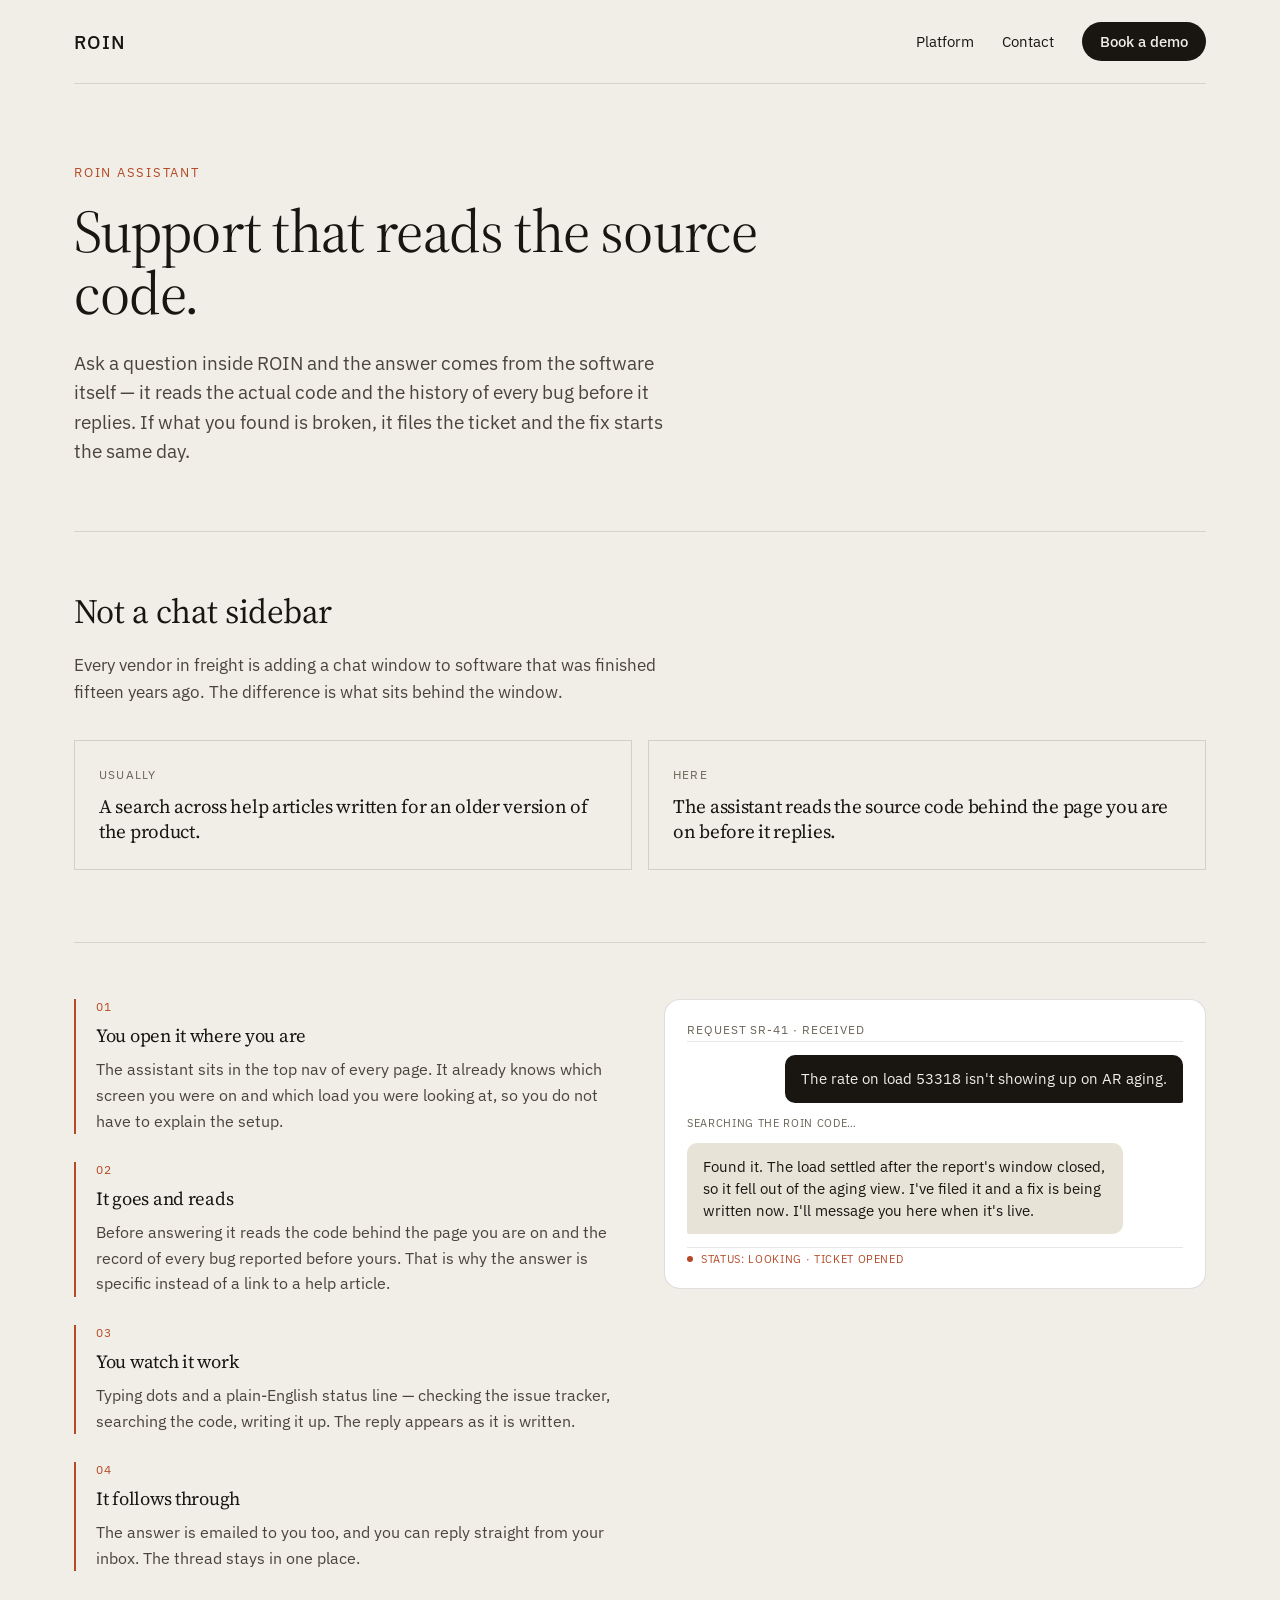
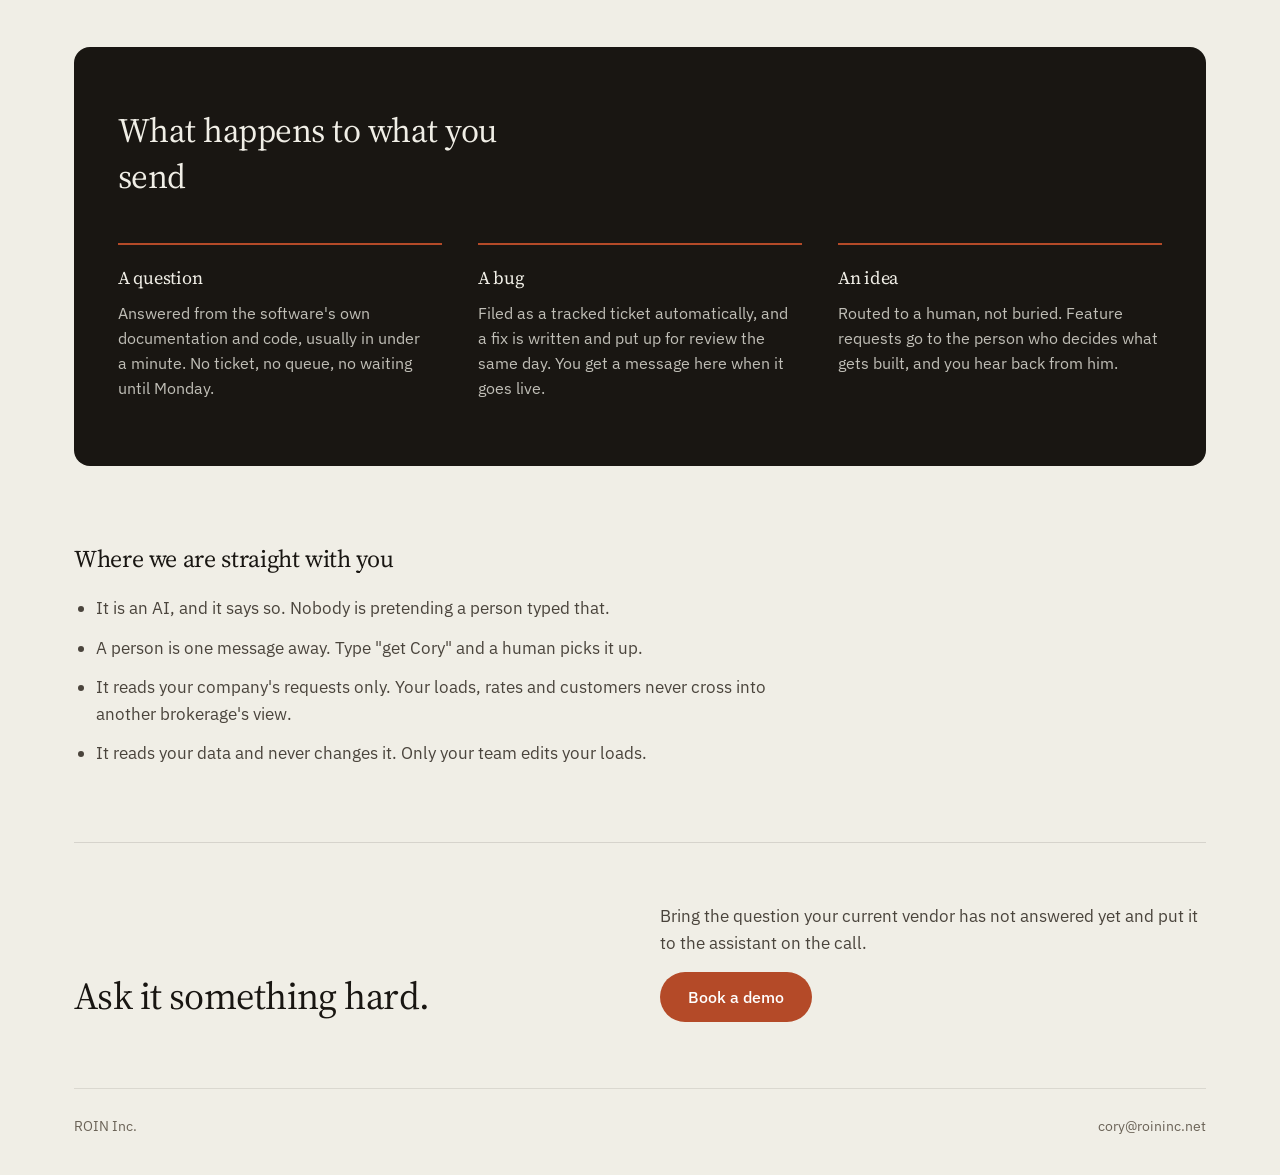
==== docs/assistant.html @ cf0570a1 "Extend the home page's black band to the bottom of the window, keeping the graphic and headline wher" ====
<!DOCTYPE html>
<html lang="en">
<head>
<meta charset="utf-8">
<meta name="viewport" content="width=device-width, initial-scale=1">
<title>Assistant — ROIN</title>
<meta name="description" content="Support that reads the source code. Ask a question inside ROIN and the answer comes from the software itself.">
<link rel="preconnect" href="https://fonts.googleapis.com">
<link rel="preconnect" href="https://fonts.gstatic.com" crossorigin>
<link href="https://fonts.googleapis.com/css2?family=Source+Serif+4:opsz,wght@8..60,300;8..60,400&family=IBM+Plex+Sans:wght@400;500&display=swap" rel="stylesheet">
<link rel="stylesheet" href="styles.css?v=20261006-9">
</head>
<body>
<div class="wrap-wide">

  <header class="site-header ruled">
    <a href="./" class="logo">ROIN</a>
    <nav class="site-nav">
      <a href="platform.html">Platform</a>
      <a href="./#contact">Contact</a>
      <a href="./#contact" class="nav-cta">Book a demo</a>
    </nav>
  </header>

  <main>
    <section class="page-hero narrow">
      <div class="kicker">Roin Assistant</div>
      <h1 style="line-height:1.04">Support that reads the source code.</h1>
      <p style="max-width:56ch">Ask a question inside ROIN and the answer comes from the software itself — it reads the actual code and the history of every bug before it replies. If what you found is broken, it files the ticket and the fix starts the same day.</p>
    </section>

    <section class="block" style="padding-bottom:72px">
      <h2 class="h2-sm" style="max-width:24ch">Not a chat sidebar</h2>
      <p class="lead" style="max-width:60ch">Every vendor in freight is adding a chat window to software that was finished fifteen years ago. The difference is what sits behind the window.</p>
      <div class="contrast-grid">
        <div class="contrast">
          <span>Usually</span>
          <h3>A search across help articles written for an older version of the product.</h3>
        </div>
        <div class="contrast">
          <span>Here</span>
          <h3>The assistant reads the source code behind the page you are on before it replies.</h3>
        </div>
      </div>
    </section>

    <section class="block">
      <div class="two-col">
        <div class="beats">
          <div class="beat">
            <span>01</span>
            <h3>You open it where you are</h3>
            <p>The assistant sits in the top nav of every page. It already knows which screen you were on and which load you were looking at, so you do not have to explain the setup.</p>
          </div>
          <div class="beat">
            <span>02</span>
            <h3>It goes and reads</h3>
            <p>Before answering it reads the code behind the page you are on and the record of every bug reported before yours. That is why the answer is specific instead of a link to a help article.</p>
          </div>
          <div class="beat">
            <span>03</span>
            <h3>You watch it work</h3>
            <p>Typing dots and a plain-English status line — checking the issue tracker, searching the code, writing it up. The reply appears as it is written.</p>
          </div>
          <div class="beat">
            <span>04</span>
            <h3>It follows through</h3>
            <p>The answer is emailed to you too, and you can reply straight from your inbox. The thread stays in one place.</p>
          </div>
        </div>
        <div class="ticket" aria-label="Example assistant conversation">
          <div class="ticket-meta">Request SR-41 · Received</div>
          <div class="ticket-q">The rate on load 53318 isn't showing up on AR aging.</div>
          <div class="ticket-note">Searching the ROIN code…</div>
          <div class="ticket-a">Found it. The load settled after the report's window closed, so it fell out of the aging view. I've filed it and a fix is being written now. I'll message you here when it's live.</div>
          <div class="ticket-status"><i></i>Status: looking · ticket opened</div>
        </div>
      </div>
    </section>

    <section class="dark-band spaced">
      <h2 class="h2-sm" style="max-width:26ch">What happens to what you send</h2>
      <div class="dark-cols">
        <div class="dark-col">
          <h3>A question</h3>
          <p>Answered from the software's own documentation and code, usually in under a minute. No ticket, no queue, no waiting until Monday.</p>
        </div>
        <div class="dark-col">
          <h3>A bug</h3>
          <p>Filed as a tracked ticket automatically, and a fix is written and put up for review the same day. You get a message here when it goes live.</p>
        </div>
        <div class="dark-col">
          <h3>An idea</h3>
          <p>Routed to a human, not buried. Feature requests go to the person who decides what gets built, and you hear back from him.</p>
        </div>
      </div>
    </section>

    <section class="straight">
      <h2>Where we are straight with you</h2>
      <ul>
        <li>It is an AI, and it says so. Nobody is pretending a person typed that.</li>
        <li>A person is one message away. Type "get Cory" and a human picks it up.</li>
        <li>It reads your company's requests only. Your loads, rates and customers never cross into another brokerage's view.</li>
        <li>It reads your data and never changes it. Only your team edits your loads.</li>
      </ul>
    </section>

    <section class="closer">
      <h2>Ask it something hard.</h2>
      <div class="closer-body">
        <p>Bring the question your current vendor has not answered yet and put it to the assistant on the call.</p>
        <a href="./#contact" class="btn btn-accent">Book a demo</a>
      </div>
    </section>
  </main>

  <footer class="site-footer tight">
    <span>ROIN Inc.</span>
    <a href="mailto:cory@roininc.net" class="footer-email">cory@roininc.net</a>
  </footer>

</div>
</body>
</html>
---- docs/styles.css ----
/* ROIN marketing site — warm paper, serif display, terracotta accent. */

:root {
  --paper: #F0EEE6;
  --ink: #191612;
  --body: #4A443C;
  --muted: #6B6357;
  --accent: #B44A28;
  --accent-soft: #E08A62;
  --card: #FFFFFF;
  --serif: "Source Serif 4", Georgia, serif;
  --sans: "IBM Plex Sans", system-ui, sans-serif;
}

*, *::before, *::after { box-sizing: border-box; }

body {
  margin: 0;
  background: var(--paper);
  color: var(--ink);
  font-family: var(--sans);
  -webkit-font-smoothing: antialiased;
  overflow-x: clip;
}

a { color: var(--ink); text-decoration: none; }
a:hover { color: var(--accent); }

h1, h2, h3 {
  font-family: var(--serif);
  font-weight: 400;
  margin: 0;
  letter-spacing: -0.015em;
}

p { margin: 0; text-wrap: pretty; }

@keyframes roinBlink {
  0%, 60% { opacity: 1; }
  80%, 100% { opacity: 0.25; }
}

.wrap {
  width: 100%;
  max-width: 1120px;
  margin: 0 auto;
  padding: 0 28px;
}

/* Buttons */

.btn {
  display: inline-block;
  padding: 15px 28px;
  border-radius: 999px;
  font-size: 16px;
}
.btn-accent { background: var(--accent); color: #FFFFFF; }
.btn-accent:hover { background: var(--ink); color: #FFFFFF; }
.btn-outline { border: 1px solid rgba(25, 22, 18, 0.2); }
.btn-outline:hover { border-color: var(--ink); color: var(--ink); }

/* Header */

.site-header {
  display: flex;
  align-items: center;
  justify-content: space-between;
  gap: 24px;
  padding: 26px 0;
}
.logo {
  font-family: var(--sans);
  font-weight: 500;
  font-size: 19px;
  letter-spacing: 0.06em;
}
.site-nav {
  display: flex;
  align-items: center;
  gap: 28px;
  font-size: 14.5px;
  flex-wrap: wrap;
}
.nav-cta {
  background: var(--ink);
  color: var(--paper);
  padding: 10px 18px;
  border-radius: 999px;
  font-weight: 500;
}
.nav-cta:hover { background: var(--accent); color: var(--paper); }

/* Hero */

.hero { padding: 88px 0 64px; max-width: 940px; }
.eyebrow {
  font-size: 14px;
  letter-spacing: 0.02em;
  color: var(--accent);
  margin-bottom: 26px;
}
.hero h1 {
  font-size: clamp(42px, 6vw, 76px);
  line-height: 1.06;
  font-weight: 300;
}
.hero-lede {
  margin-top: 28px;
  font-size: 20px;
  line-height: 1.6;
  max-width: 60ch;
  color: var(--body);
}
.hero-actions {
  display: flex;
  gap: 12px;
  flex-wrap: wrap;
  margin-top: 38px;
}

/* Load board panel */

.board-section { padding-bottom: 96px; }
.board {
  background: var(--card);
  border-radius: 18px;
  overflow: hidden;
  border: 1px solid rgba(25, 22, 18, 0.07);
}
.board-head {
  display: flex;
  align-items: center;
  justify-content: space-between;
  gap: 16px;
  padding: 18px 26px;
  border-bottom: 1px solid rgba(25, 22, 18, 0.07);
}
.board-title { font-size: 14px; font-weight: 500; }
.board-note { font-size: 13px; color: var(--muted); }
.board-row {
  display: grid;
  grid-template-columns: 84px minmax(0, 1fr) 120px 110px;
  gap: 18px;
  align-items: center;
  padding: 17px 26px;
  border-bottom: 1px solid rgba(25, 22, 18, 0.05);
}
.board-id { font-size: 14px; color: var(--muted); }
.board-lane { font-size: 15px; }
.board-carrier { font-size: 14px; color: var(--body); }
.board-status { font-size: 13.5px; color: var(--accent); text-align: right; }

/* Shared section headings */

.section-title {
  font-size: clamp(28px, 3.6vw, 42px);
  line-height: 1.12;
}

/* Set up around your shop */

.yours {
  padding-top: 64px;
  padding-bottom: 96px;
  border-top: 1px solid rgba(25, 22, 18, 0.12);
}
.two-col {
  display: grid;
  grid-template-columns: repeat(auto-fit, minmax(300px, 1fr));
  gap: 48px;
  align-items: start;
}
.yours .section-title { max-width: 18ch; }
.yours-intro {
  margin-top: 20px;
  font-size: 17.5px;
  line-height: 1.65;
  color: var(--body);
}
.config-list { display: grid; gap: 24px; }
.config-item {
  display: flex;
  flex-direction: column;
  gap: 8px;
  padding-top: 20px;
  border-top: 1px solid rgba(25, 22, 18, 0.14);
}
.config-item h3 { font-size: 19px; }
.config-item p { font-size: 15.5px; line-height: 1.6; color: var(--body); }

/* Assistant band */

.assistant {
  background: var(--ink);
  color: var(--paper);
  border-radius: 22px;
  padding: 68px 52px 72px;
  margin-bottom: 96px;
}
.assistant .two-col { gap: 52px; align-items: center; }
.assistant-eyebrow {
  font-size: 13.5px;
  color: var(--accent-soft);
  margin-bottom: 20px;
}
.assistant .section-title { max-width: 16ch; }
.assistant-copy {
  margin-top: 20px;
  font-size: 17px;
  line-height: 1.65;
  color: rgba(240, 238, 230, 0.82);
}
.assistant-link {
  display: inline-block;
  margin-top: 26px;
  color: var(--accent-soft);
  font-size: 16px;
  border-bottom: 1px solid rgba(224, 138, 98, 0.4);
}
.assistant-link:hover { color: var(--accent-soft); border-color: var(--accent-soft); }

.chat {
  background: rgba(240, 238, 230, 0.06);
  border: 1px solid rgba(240, 238, 230, 0.14);
  border-radius: 16px;
  padding: 24px 22px;
  display: flex;
  flex-direction: column;
  gap: 14px;
}
.chat-status {
  display: flex;
  align-items: center;
  gap: 9px;
  font-size: 13px;
  color: rgba(240, 238, 230, 0.6);
}
.chat-dot {
  width: 6px;
  height: 6px;
  border-radius: 50%;
  background: var(--accent-soft);
  animation: roinBlink 1.6s infinite;
}
.bubble { padding: 13px 16px; font-size: 15px; line-height: 1.55; }
.bubble-user {
  align-self: flex-end;
  max-width: 82%;
  background: var(--paper);
  color: var(--ink);
  border-radius: 14px 14px 4px 14px;
}
.bubble-bot {
  align-self: flex-start;
  max-width: 90%;
  background: rgba(240, 238, 230, 0.1);
  border-radius: 14px 14px 14px 4px;
}

/* The system does the busywork */

.busywork { padding-bottom: 96px; }
.busywork .section-title { max-width: 20ch; }
.busywork-grid {
  display: grid;
  grid-template-columns: repeat(auto-fit, minmax(250px, 1fr));
  gap: 16px;
  margin-top: 44px;
}
.busywork-card {
  background: var(--paper);
  border: 1px solid rgba(25, 22, 18, 0.14);
  padding: 30px 26px 34px;
  display: flex;
  flex-direction: column;
  gap: 11px;
}
.busywork-card h3 { font-size: 20px; line-height: 1.25; }
.busywork-card p { font-size: 15.5px; line-height: 1.62; color: var(--body); }

/* Contact */

.contact {
  border-top: 1px solid rgba(25, 22, 18, 0.12);
  padding: 76px 0 40px;
  display: grid;
  grid-template-columns: repeat(auto-fit, minmax(280px, 1fr));
  gap: 48px;
  align-items: end;
}
.contact h2 {
  font-size: clamp(32px, 4.4vw, 52px);
  line-height: 1.1;
  max-width: 16ch;
}
.contact-body {
  display: flex;
  flex-direction: column;
  gap: 20px;
  align-items: flex-start;
}
.contact-body p { font-size: 17px; line-height: 1.65; color: var(--body); }
.contact-body .btn { padding: 15px 30px; }

/* Footer */

.site-footer {
  display: flex;
  justify-content: space-between;
  gap: 20px;
  flex-wrap: wrap;
  padding: 32px 0 48px;
  font-size: 14px;
  color: var(--muted);
  border-top: 1px solid rgba(25, 22, 18, 0.08);
  margin-top: 44px;
}

/* Phones: keep the page inside the screen */

@media (max-width: 640px) {
  .wrap { padding: 0 16px; }
  .hero { padding: 56px 0 48px; }
  .hero-lede { font-size: 18px; }
  .board-head { padding: 16px 18px; flex-direction: column; align-items: flex-start; gap: 4px; }
  .board-row {
    grid-template-columns: 52px minmax(0, 1fr) auto;
    gap: 12px;
    padding: 15px 18px;
  }
  .board-carrier { display: none; }
  .two-col { grid-template-columns: minmax(0, 1fr); }
  .assistant { padding: 48px 22px 52px; }
}

@media (prefers-reduced-motion: reduce) {
  .chat-dot { animation: none; }
}

/* ---------- Inner pages (Platform, Assistant) ---------- */

.wrap-wide {
  width: 100%;
  max-width: 1180px;
  margin: 0 auto;
  padding: 0 24px;
}
.site-header.ruled { padding: 22px 0; border-bottom: 1px solid rgba(25, 22, 18, 0.12); }
.site-nav a.current { color: var(--accent); }
/* Home page: the header sits on the black intro band, edge to edge. */
.site-header.on-dark { margin: 0 calc(50% - 50vw); padding: 26px calc(50vw - 50%); background: #000; }
.site-header.on-dark a { color: #fff; }
.site-header.on-dark a:hover { color: var(--accent); }
.site-header.on-dark .nav-cta { background: #fff; color: #000; }
.site-header.on-dark .nav-cta:hover { background: var(--accent); color: #fff; }

.page-hero { padding: 80px 0 64px; max-width: 820px; }
.page-hero p.hero-proof {
  margin-top: 16px;
  font-size: 15.5px;
  color: var(--accent);
  max-width: none;
}
/* First section: a copy of the app's sign-in brand panel (black, converging lines, tagline). */
/* --below: extra black under the headline so the band reaches the bottom of the window (611px = 91px header + 520px panel). */
.si-panel { --below: max(0px, calc(100vh - 611px)); position: relative; margin: 0 calc(50% - 50vw); min-height: calc(520px + var(--below)); padding: 48px calc(50vw - 50%) calc(48px + var(--below)); background: #000; overflow: hidden; display: flex; flex-direction: column; justify-content: space-between; font-family: "Public Sans", sans-serif; }
.si-panel > .brand-hero-graphic { position: absolute; left: auto; right: 0; bottom: var(--below); width: min(100%, 860px); height: 384px; overflow: visible; clip-path: inset(0 0 0 -2000px); }
.si-panel h1.si-tagline { position: relative; margin-top: auto; color: #fff; font-family: "Public Sans", sans-serif; font-size: 38px; font-weight: 800; letter-spacing: -.03em; line-height: 1.1; max-width: 380px; }

/* Line interaction: hovering a job in the intro text lights up its line. */
.brand-hero-graphic .ln { stroke-dasharray: 1; stroke-dashoffset: 0; transition: stroke .25s, stroke-width .25s, opacity .25s; animation: lnDraw 1.4s ease-out both; }
.brand-hero-graphic .dt { transition: fill .25s, r .25s; }
.brand-hero-graphic.active .ln { opacity: .35; }
.brand-hero-graphic .ln.on { stroke: #F15A29; stroke-width: 3.5; opacity: 1; }
.brand-hero-graphic .dt.on { fill: #F15A29; r: 7; }
@keyframes lnDraw { from { stroke-dashoffset: 1; } to { stroke-dashoffset: 0; } }
@media (prefers-reduced-motion: reduce) { .brand-hero-graphic .ln { animation: none; } }

.brand-hero { padding: 48px 0 64px; max-width: 760px; }
.brand-hero p:first-child { margin-top: 0; }
.brand-hero .hl { color: var(--ink); border-bottom: 1px dashed rgba(241, 90, 41, 0.7); cursor: default; outline: none; transition: color .2s, border-color .2s; }
.brand-hero .hl:hover, .brand-hero .hl:focus { color: #F15A29; border-bottom-color: #F15A29; }
.page-hero.brand-hero p.hero-proof { color: #F15A29; }
.brand-hero .btn-accent { background: #F15A29; }
.brand-hero .btn-accent:hover { background: var(--ink); color: #fff; }
.page-hero.narrow { max-width: 780px; }
.kicker {
  font-size: 12.5px;
  letter-spacing: 0.14em;
  text-transform: uppercase;
  color: var(--accent);
  margin-bottom: 20px;
}
.page-hero h1 { font-size: clamp(36px, 5.4vw, 60px); line-height: 1.06; }
.page-hero p {
  margin-top: 24px;
  font-size: 19px;
  line-height: 1.55;
  color: var(--body);
  max-width: 58ch;
}

.block { border-top: 1px solid rgba(25, 22, 18, 0.12); padding: 56px 0 76px; }
.block.plain { border-top: 0; padding: 76px 0; }
.h2-sm { font-size: clamp(24px, 3.2vw, 34px); }
.lead { margin-top: 18px; font-size: 16.5px; line-height: 1.65; color: var(--body); }
.lead + .lead { margin-top: 16px; }

/* Direction cards */
.dir-grid {
  display: grid;
  grid-template-columns: repeat(auto-fit, minmax(min(100%, 420px), 1fr));
  gap: 16px;
  margin-top: 36px;
}
.dir-card {
  background: var(--card);
  border: 1px solid rgba(25, 22, 18, 0.1);
  border-radius: 16px;
  padding: 32px 30px 34px;
  display: flex;
  flex-direction: column;
  gap: 14px;
}
.dir-num { font-size: 13.5px; color: var(--accent); }
.dir-card h3 { font-size: 24px; line-height: 1.2; }
.dir-card p { font-size: 16px; line-height: 1.62; color: var(--body); }
.dir-points {
  display: flex;
  flex-direction: column;
  gap: 8px;
  margin-top: 6px;
  padding-top: 16px;
  border-top: 1px solid rgba(25, 22, 18, 0.1);
}
.dir-points span { font-size: 14.5px; line-height: 1.5; color: var(--body); }

/* Lifecycle list */
.stages { display: flex; flex-direction: column; }
.stage {
  display: grid;
  grid-template-columns: 110px minmax(0, 1fr);
  gap: 18px;
  padding: 16px 0;
  border-top: 1px solid rgba(25, 22, 18, 0.14);
}
.stage-name { font-size: 14px; color: var(--accent); }
.stage-body { font-size: 15.5px; line-height: 1.55; color: var(--body); }

/* Dark band with accent-ruled columns */
.dark-band {
  background: var(--ink);
  color: var(--paper);
  border-radius: 16px;
  padding: 60px 44px 66px;
}
.dark-band.spaced { margin-bottom: 76px; }
.dark-cols {
  display: grid;
  grid-template-columns: repeat(auto-fit, minmax(240px, 1fr));
  gap: 36px;
  margin-top: 44px;
}
.dark-col {
  display: flex;
  flex-direction: column;
  gap: 11px;
  padding-top: 20px;
  border-top: 2px solid var(--accent);
}
.dark-col h3 { font-size: 18px; }
.dark-col p { font-size: 15.5px; line-height: 1.6; color: rgba(240, 238, 230, 0.78); }

/* Small white list panels */
.panel {
  border: 1px solid rgba(25, 22, 18, 0.14);
  background: var(--card);
  border-radius: 16px;
  overflow: hidden;
}
.panel-head {
  display: flex;
  align-items: center;
  justify-content: space-between;
  gap: 12px;
  padding: 12px 16px;
  border-bottom: 1px solid rgba(25, 22, 18, 0.12);
  font-size: 11.5px;
  letter-spacing: 0.08em;
  text-transform: uppercase;
  color: var(--muted);
}
.panel-row {
  display: flex;
  align-items: center;
  justify-content: space-between;
  gap: 14px;
  padding: 14px 16px;
  border-bottom: 1px solid rgba(25, 22, 18, 0.07);
  font-size: 14.5px;
}
.panel-row strong { font-weight: 500; }
.panel-row .count { font-size: 13px; color: var(--muted); }
.chip {
  border: 1px solid rgba(25, 22, 18, 0.18);
  border-radius: 3px;
  padding: 5px 9px;
  font-size: 11.5px;
  letter-spacing: 0;
  text-transform: none;
  color: var(--ink);
}
.chip.accent { border-color: var(--accent); color: var(--accent); }
.chips { display: flex; gap: 6px; }

/* Metrics */
.metrics {
  display: grid;
  grid-template-columns: repeat(auto-fit, minmax(170px, 1fr));
  gap: 16px;
  margin-top: 36px;
}
.metric {
  background: var(--card);
  border: 1px solid rgba(25, 22, 18, 0.14);
  padding: 22px 20px 24px;
  display: flex;
  flex-direction: column;
  gap: 8px;
}
.metric-label { font-size: 11px; letter-spacing: 0.1em; text-transform: uppercase; color: var(--muted); }
.metric-value { font-family: var(--serif); font-size: 27px; letter-spacing: -0.02em; }
.metric-delta { font-size: 13px; color: var(--muted); }
.fineprint {
  margin-top: 14px;
  font-size: 12px;
  letter-spacing: 0.06em;
  text-transform: uppercase;
  color: var(--muted);
}

/* Integrations */
.tags { display: flex; flex-wrap: wrap; gap: 8px; margin-top: 18px; }
.tag { border: 1px solid rgba(25, 22, 18, 0.18); border-radius: 3px; padding: 8px 12px; font-size: 14px; }

/* Ruled points (assistant section) */
.points { display: flex; flex-direction: column; gap: 22px; }
.point {
  display: flex;
  flex-direction: column;
  gap: 8px;
  padding-top: 18px;
  border-top: 1px solid rgba(25, 22, 18, 0.14);
}
.point h3 { font-size: 18px; }
.point p { font-size: 15.5px; line-height: 1.6; color: var(--body); }
.text-link {
  display: inline-block;
  margin-top: 22px;
  color: var(--accent);
  font-size: 16px;
  border-bottom: 1px solid rgba(180, 74, 40, 0.4);
}
.text-link:hover { border-color: var(--accent); }

/* Closing CTA */
.closer {
  border-top: 1px solid rgba(25, 22, 18, 0.12);
  padding: 60px 0 30px;
  display: grid;
  grid-template-columns: repeat(auto-fit, minmax(280px, 1fr));
  gap: 40px;
  align-items: end;
}
.closer h2 { font-size: clamp(24px, 3.4vw, 38px); max-width: 20ch; }
.closer-body { display: flex; flex-direction: column; gap: 16px; align-items: flex-start; }
.closer-body p { font-size: 16.5px; line-height: 1.6; color: var(--body); }
.closer-body .btn { font-weight: 500; }
.site-footer.tight { padding: 28px 0 40px; font-size: 13.5px; border-top-color: rgba(25, 22, 18, 0.1); margin-top: 36px; }

/* Assistant page */
.contrast-grid {
  display: grid;
  grid-template-columns: repeat(auto-fit, minmax(240px, 1fr));
  gap: 16px;
  margin-top: 34px;
}
.contrast {
  background: var(--paper);
  border: 1px solid rgba(25, 22, 18, 0.14);
  padding: 26px 24px;
  display: flex;
  flex-direction: column;
  gap: 12px;
}
.contrast span { font-size: 12px; letter-spacing: 0.1em; text-transform: uppercase; color: var(--muted); }
.contrast h3 { font-size: 19px; line-height: 1.3; }
.beats { display: flex; flex-direction: column; gap: 28px; }
.beat {
  display: flex;
  flex-direction: column;
  gap: 9px;
  padding-left: 20px;
  border-left: 2px solid var(--accent);
}
.beat span { font-size: 11.5px; letter-spacing: 0.1em; text-transform: uppercase; color: var(--accent); }
.beat h3 { font-size: 18.5px; }
.beat p { font-size: 16px; line-height: 1.6; color: var(--body); }
.ticket {
  border: 1px solid rgba(25, 22, 18, 0.14);
  background: var(--card);
  border-radius: 16px;
  padding: 22px;
  display: flex;
  flex-direction: column;
  gap: 13px;
}
.ticket-meta {
  font-size: 11.5px;
  letter-spacing: 0.08em;
  text-transform: uppercase;
  color: var(--muted);
  padding-bottom: 4px;
  border-bottom: 1px solid rgba(25, 22, 18, 0.1);
}
.ticket-note { align-self: flex-start; font-size: 11px; letter-spacing: 0.06em; text-transform: uppercase; color: var(--muted); }
.ticket-q {
  align-self: flex-end;
  max-width: 84%;
  background: var(--ink);
  color: var(--paper);
  padding: 13px 16px;
  border-radius: 10px 10px 2px 10px;
  font-size: 14.5px;
  line-height: 1.5;
}
.ticket-a {
  align-self: flex-start;
  max-width: 88%;
  background: #E7E3D7;
  padding: 13px 16px;
  border-radius: 10px 10px 10px 2px;
  font-size: 14.5px;
  line-height: 1.5;
}
.ticket-status {
  display: flex;
  align-items: center;
  gap: 8px;
  font-size: 11px;
  letter-spacing: 0.06em;
  text-transform: uppercase;
  color: var(--accent);
  padding-top: 4px;
  border-top: 1px solid rgba(25, 22, 18, 0.1);
}
.ticket-status i { width: 6px; height: 6px; border-radius: 50%; background: var(--accent); }
.straight { padding-bottom: 76px; max-width: 700px; }
.straight h2 { font-size: 24px; }
.straight ul {
  margin: 20px 0 0;
  padding-left: 22px;
  display: flex;
  flex-direction: column;
  gap: 13px;
  font-size: 16.5px;
  line-height: 1.6;
  color: var(--body);
}
.straight li { text-wrap: pretty; }

@media (max-width: 640px) {
  .wrap-wide { padding: 0 16px; }
  .page-hero { padding: 56px 0 48px; }
  .si-panel { --below: 0px; min-height: 520px; padding: 28px calc(50vw - 50%); }
  .si-panel > .brand-hero-graphic { height: 60%; }
  .si-panel h1.si-tagline { font-size: 32px; }
  .brand-hero { padding: 36px 0 48px; }
  .page-hero p { font-size: 18px; }
  .dir-card { padding: 26px 22px 28px; }
  .stage { grid-template-columns: 88px minmax(0, 1fr); gap: 12px; }
  .dark-band { padding: 44px 22px 48px; }
}

/* ---------- Demo request form ---------- */

.contact { align-items: start; }
.contact-intro p { margin-top: 20px; font-size: 17px; line-height: 1.65; color: var(--body); max-width: 44ch; }
.demo-form {
  background: var(--card);
  border: 1px solid rgba(25, 22, 18, 0.07);
  border-radius: 18px;
  padding: 28px 26px 30px;
  display: flex;
  flex-direction: column;
  gap: 16px;
}
.field-row { display: grid; grid-template-columns: repeat(auto-fit, minmax(180px, 1fr)); gap: 16px; }
.field { display: flex; flex-direction: column; gap: 7px; }
.field span { font-size: 13.5px; color: var(--body); }
.field em { font-style: normal; color: var(--muted); }
.field input, .field textarea {
  font: inherit;
  font-size: 16px;
  color: var(--ink);
  background: var(--paper);
  border: 1px solid rgba(25, 22, 18, 0.14);
  border-radius: 10px;
  padding: 12px 14px;
  width: 100%;
}
.field textarea { resize: vertical; min-height: 110px; line-height: 1.5; }
.field input:focus, .field textarea:focus { outline: 2px solid var(--accent); outline-offset: 1px; border-color: transparent; }
.demo-form .btn { align-self: flex-start; border: 0; cursor: pointer; font-family: inherit; margin-top: 4px; padding: 15px 30px; }
.honey { position: absolute; left: -9999px; width: 1px; height: 1px; opacity: 0; }

/* Thank-you page */
.thanks { padding: 120px 0 140px; max-width: 640px; }
.thanks h1 { font-size: clamp(38px, 5vw, 60px); line-height: 1.08; font-weight: 300; }
.thanks p { margin-top: 22px; font-size: 18px; line-height: 1.6; color: var(--body); }
.thanks .btn { margin-top: 34px; }

@media (max-width: 640px) {
  .demo-form { padding: 22px 18px 24px; }
}

/* Mini app screenshots inside the direction cards.
   To use a real screenshot instead, replace a <figure class="shot">…</figure> with:
   <figure class="shot"><img src="img/your-screenshot.png" alt="What it shows"></figure> */
.shot {
  margin: auto 0 0;
  border: 1px solid rgba(25, 22, 18, 0.12);
  border-radius: 12px;
  overflow: hidden;
  background: var(--paper);
  font-size: 13px;
}
.shot img { display: block; width: 100%; height: auto; }
.dir-points + .shot { margin-top: 18px; }
.shot-bar {
  display: flex;
  align-items: center;
  gap: 6px;
  padding: 9px 12px;
  background: #E7E3D7;
  border-bottom: 1px solid rgba(25, 22, 18, 0.1);
}
.shot-bar i { width: 8px; height: 8px; border-radius: 50%; background: rgba(25, 22, 18, 0.18); }
.shot-bar span { margin-left: 8px; font-size: 12px; color: var(--muted); white-space: nowrap; overflow: hidden; text-overflow: ellipsis; }
.shot-body { padding: 14px; background: var(--card); }
.shot-chart { display: block; width: 100%; height: 90px; overflow: visible; }
.shot-chart .grid { stroke: rgba(25, 22, 18, 0.08); stroke-width: 1; vector-effect: non-scaling-stroke; }
.shot-chart polyline { fill: none; stroke-width: 2; stroke-linejoin: round; vector-effect: non-scaling-stroke; }
.shot-chart .line-sell { stroke: var(--accent); }
.shot-chart .line-buy { stroke: var(--ink); opacity: 0.55; }
.shot-chart .dot-sell { fill: var(--accent); }
.shot-chart .dot-buy { fill: var(--muted); }
.shot-stats {
  display: grid;
  grid-template-columns: repeat(3, minmax(0, 1fr));
  gap: 10px;
  margin-top: 12px;
  padding-top: 12px;
  border-top: 1px solid rgba(25, 22, 18, 0.08);
}
.shot-stats span { display: block; font-size: 11px; color: var(--muted); }
.shot-stats strong { font-family: var(--serif); font-weight: 400; font-size: 18px; }
.shot-stats .accent { color: var(--accent); }
.shot-split { display: grid; grid-template-columns: 76px minmax(0, 1fr); gap: 14px; align-items: start; }
.shot-doc {
  display: flex;
  flex-direction: column;
  gap: 6px;
  padding: 10px 8px;
  border: 1px solid rgba(25, 22, 18, 0.12);
  border-radius: 4px;
  background: var(--paper);
  aspect-ratio: 8.5 / 11;
}
.shot-doc b { height: 6px; width: 60%; background: rgba(25, 22, 18, 0.35); border-radius: 2px; }
.shot-doc em { height: 4px; background: rgba(25, 22, 18, 0.15); border-radius: 2px; }
.shot-doc em.short { width: 65%; }
.shot-row {
  display: flex;
  align-items: center;
  gap: 10px;
  padding: 7px 0;
  border-bottom: 1px solid rgba(25, 22, 18, 0.07);
  min-width: 0;
}
.shot-row:last-child { border-bottom: 0; }
.shot-row span { color: var(--muted); white-space: nowrap; overflow: hidden; text-overflow: ellipsis; }
.shot-row strong { font-weight: 500; color: var(--ink); white-space: nowrap; overflow: hidden; text-overflow: ellipsis; }
.shot-fields .shot-row span { width: 52px; flex: none; }
.shot-fields .shot-row strong { flex: 1; }
.shot-row i { font-style: normal; font-size: 12px; width: 18px; text-align: center; }
.shot-row i.ok { color: #3F7A4A; }
.shot-row.flag strong, .shot-row.flag i { color: var(--accent); }
.shot-list .shot-row strong { flex: none; }
.shot-list .shot-row span { flex: 1; }
.shot-list .shot-row em { font-style: normal; flex: none; padding: 3px 8px; }
.shot-list .shot-row b { font-weight: 500; color: var(--accent); width: 12px; flex: none; }

@media (max-width: 640px) {
  .shot-list .shot-row span { display: none; }
  .shot-list .shot-row strong { flex: 1; }
}
.footer-email { color: var(--muted); }
.footer-email:hover { color: var(--accent); }
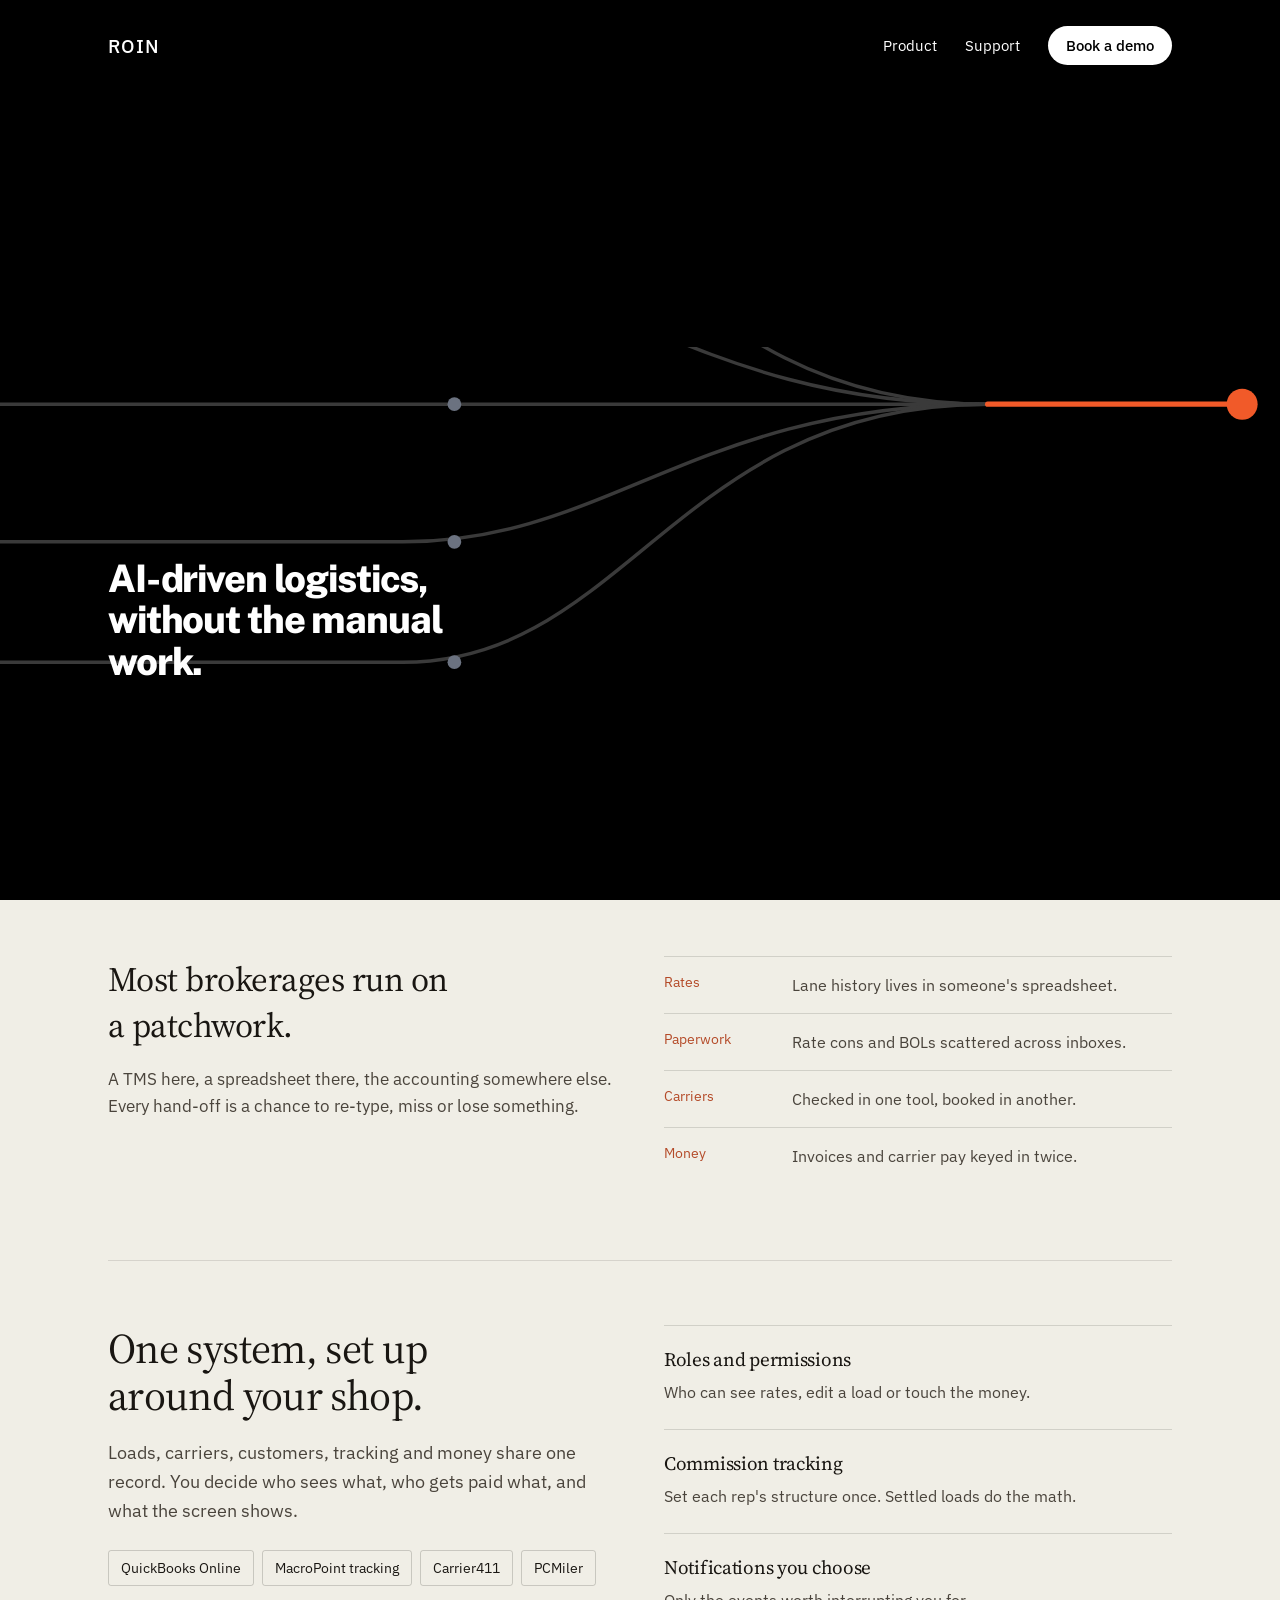
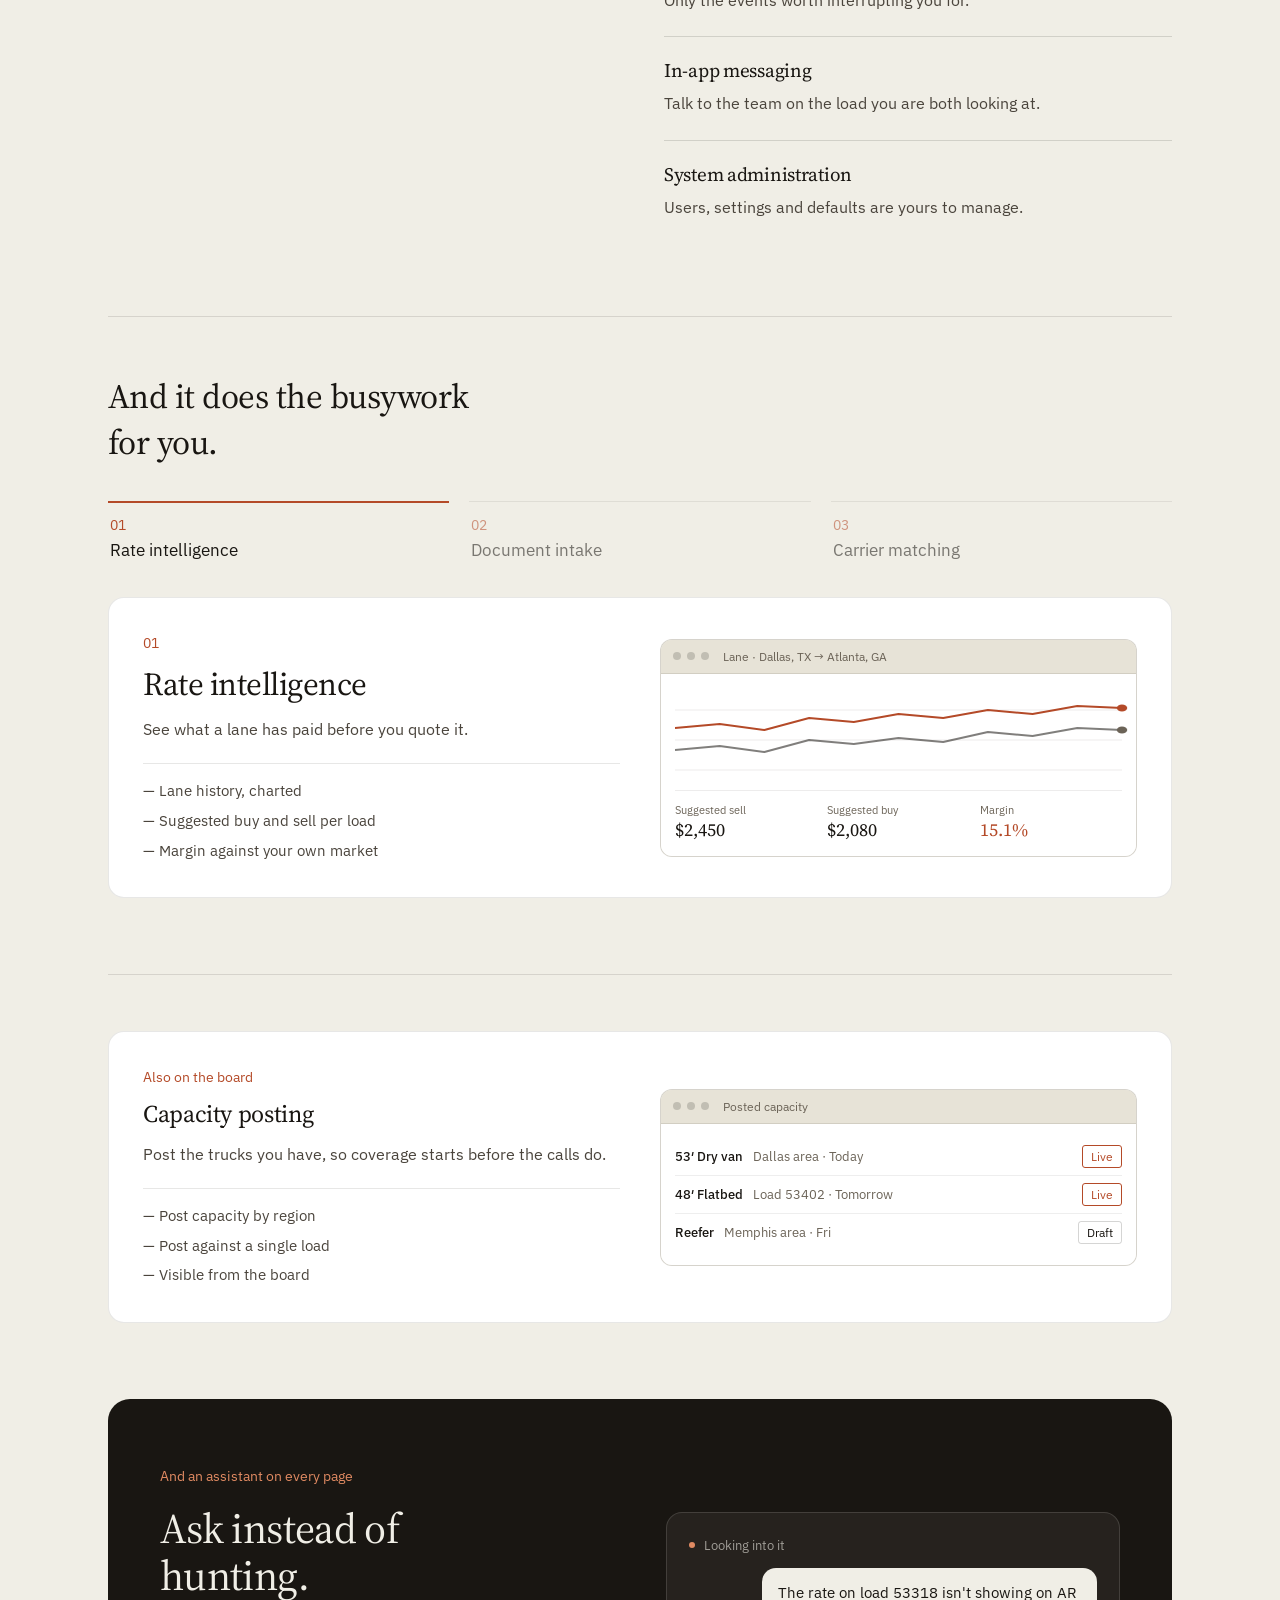
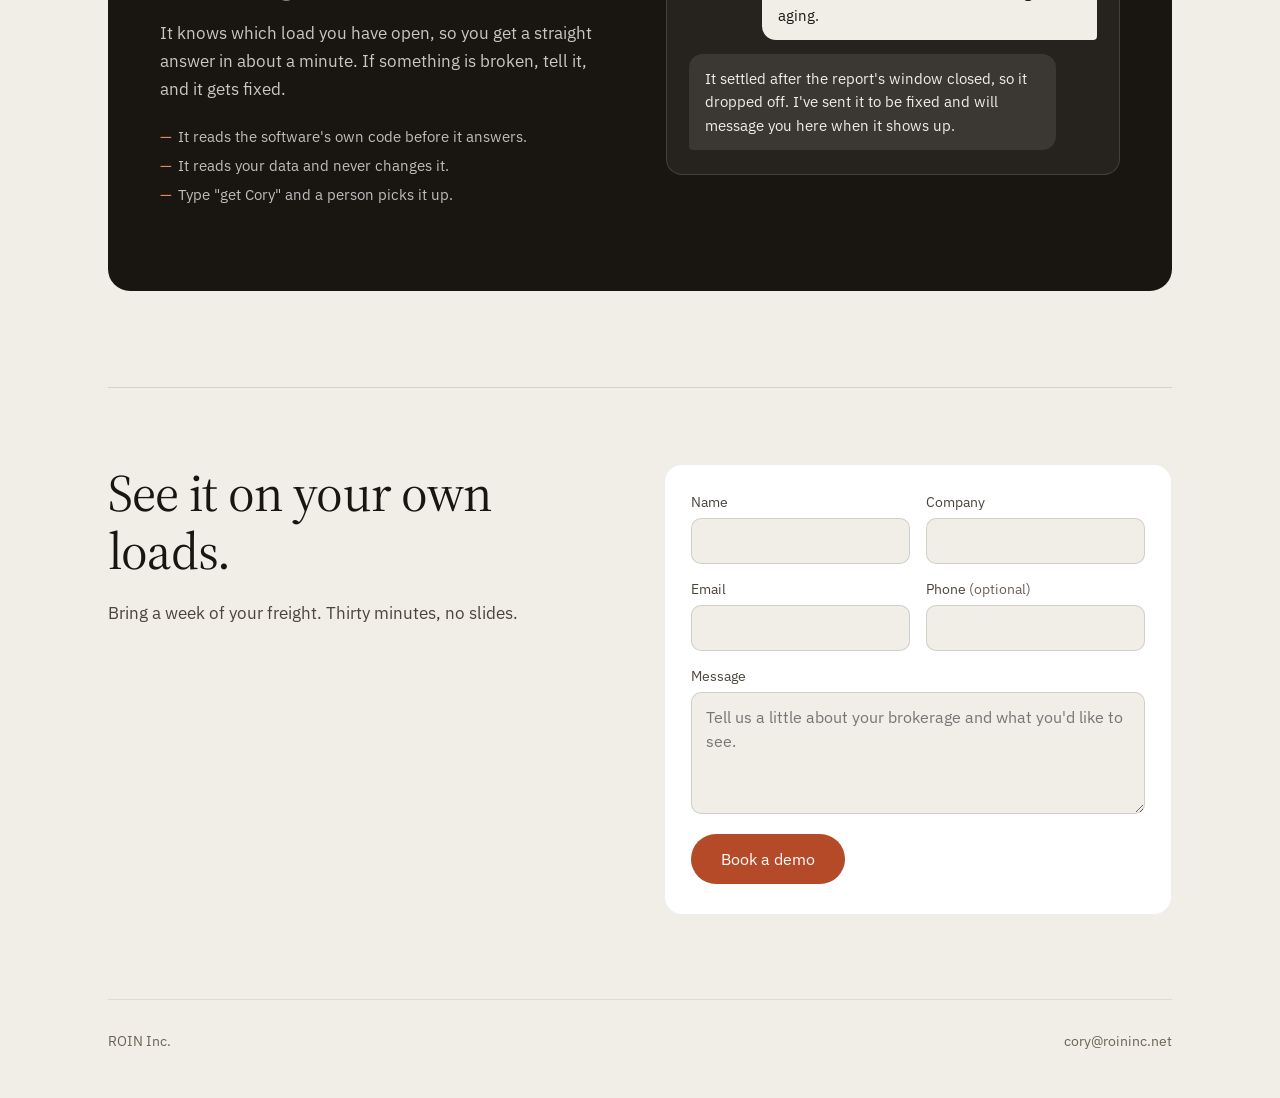
==== commit d15f7130: "Make the site one landing page: fold in Platform and Assistant highlights, forward the old pages Co-" ====
--- a/docs/assistant.html
+++ b/docs/assistant.html
@@ -2,124 +2,13 @@
 <html lang="en">
 <head>
 <meta charset="utf-8">
-<meta name="viewport" content="width=device-width, initial-scale=1">
-<title>Assistant — ROIN</title>
-<meta name="description" content="Support that reads the source code. Ask a question inside ROIN and the answer comes from the software itself.">
-<link rel="preconnect" href="https://fonts.googleapis.com">
-<link rel="preconnect" href="https://fonts.gstatic.com" crossorigin>
-<link href="https://fonts.googleapis.com/css2?family=Source+Serif+4:opsz,wght@8..60,300;8..60,400&family=IBM+Plex+Sans:wght@400;500&display=swap" rel="stylesheet">
-<link rel="stylesheet" href="styles.css?v=20261006-9">
+<title>ROIN</title>
+<meta name="robots" content="noindex">
+<link rel="canonical" href="https://www.roininc.net/">
+<meta http-equiv="refresh" content="0; url=./#assistant">
+<script>location.replace('./#assistant');</script>
 </head>
 <body>
-<div class="wrap-wide">
-
-  <header class="site-header ruled">
-    <a href="./" class="logo">ROIN</a>
-    <nav class="site-nav">
-      <a href="platform.html">Platform</a>
-      <a href="./#contact">Contact</a>
-      <a href="./#contact" class="nav-cta">Book a demo</a>
-    </nav>
-  </header>
-
-  <main>
-    <section class="page-hero narrow">
-      <div class="kicker">Roin Assistant</div>
-      <h1 style="line-height:1.04">Support that reads the source code.</h1>
-      <p style="max-width:56ch">Ask a question inside ROIN and the answer comes from the software itself — it reads the actual code and the history of every bug before it replies. If what you found is broken, it files the ticket and the fix starts the same day.</p>
-    </section>
-
-    <section class="block" style="padding-bottom:72px">
-      <h2 class="h2-sm" style="max-width:24ch">Not a chat sidebar</h2>
-      <p class="lead" style="max-width:60ch">Every vendor in freight is adding a chat window to software that was finished fifteen years ago. The difference is what sits behind the window.</p>
-      <div class="contrast-grid">
-        <div class="contrast">
-          <span>Usually</span>
-          <h3>A search across help articles written for an older version of the product.</h3>
-        </div>
-        <div class="contrast">
-          <span>Here</span>
-          <h3>The assistant reads the source code behind the page you are on before it replies.</h3>
-        </div>
-      </div>
-    </section>
-
-    <section class="block">
-      <div class="two-col">
-        <div class="beats">
-          <div class="beat">
-            <span>01</span>
-            <h3>You open it where you are</h3>
-            <p>The assistant sits in the top nav of every page. It already knows which screen you were on and which load you were looking at, so you do not have to explain the setup.</p>
-          </div>
-          <div class="beat">
-            <span>02</span>
-            <h3>It goes and reads</h3>
-            <p>Before answering it reads the code behind the page you are on and the record of every bug reported before yours. That is why the answer is specific instead of a link to a help article.</p>
-          </div>
-          <div class="beat">
-            <span>03</span>
-            <h3>You watch it work</h3>
-            <p>Typing dots and a plain-English status line — checking the issue tracker, searching the code, writing it up. The reply appears as it is written.</p>
-          </div>
-          <div class="beat">
-            <span>04</span>
-            <h3>It follows through</h3>
-            <p>The answer is emailed to you too, and you can reply straight from your inbox. The thread stays in one place.</p>
-          </div>
-        </div>
-        <div class="ticket" aria-label="Example assistant conversation">
-          <div class="ticket-meta">Request SR-41 · Received</div>
-          <div class="ticket-q">The rate on load 53318 isn't showing up on AR aging.</div>
-          <div class="ticket-note">Searching the ROIN code…</div>
-          <div class="ticket-a">Found it. The load settled after the report's window closed, so it fell out of the aging view. I've filed it and a fix is being written now. I'll message you here when it's live.</div>
-          <div class="ticket-status"><i></i>Status: looking · ticket opened</div>
-        </div>
-      </div>
-    </section>
-
-    <section class="dark-band spaced">
-      <h2 class="h2-sm" style="max-width:26ch">What happens to what you send</h2>
-      <div class="dark-cols">
-        <div class="dark-col">
-          <h3>A question</h3>
-          <p>Answered from the software's own documentation and code, usually in under a minute. No ticket, no queue, no waiting until Monday.</p>
-        </div>
-        <div class="dark-col">
-          <h3>A bug</h3>
-          <p>Filed as a tracked ticket automatically, and a fix is written and put up for review the same day. You get a message here when it goes live.</p>
-        </div>
-        <div class="dark-col">
-          <h3>An idea</h3>
-          <p>Routed to a human, not buried. Feature requests go to the person who decides what gets built, and you hear back from him.</p>
-        </div>
-      </div>
-    </section>
-
-    <section class="straight">
-      <h2>Where we are straight with you</h2>
-      <ul>
-        <li>It is an AI, and it says so. Nobody is pretending a person typed that.</li>
-        <li>A person is one message away. Type "get Cory" and a human picks it up.</li>
-        <li>It reads your company's requests only. Your loads, rates and customers never cross into another brokerage's view.</li>
-        <li>It reads your data and never changes it. Only your team edits your loads.</li>
-      </ul>
-    </section>
-
-    <section class="closer">
-      <h2>Ask it something hard.</h2>
-      <div class="closer-body">
-        <p>Bring the question your current vendor has not answered yet and put it to the assistant on the call.</p>
-        <a href="./#contact" class="btn btn-accent">Book a demo</a>
-      </div>
-    </section>
-  </main>
-
-  <footer class="site-footer tight">
-    <span>ROIN Inc.</span>
-    <a href="mailto:cory@roininc.net" class="footer-email">cory@roininc.net</a>
-  </footer>
-
-</div>
+<p>This page has moved to the <a href="./#assistant">ROIN home page</a>.</p>
 </body>
 </html>
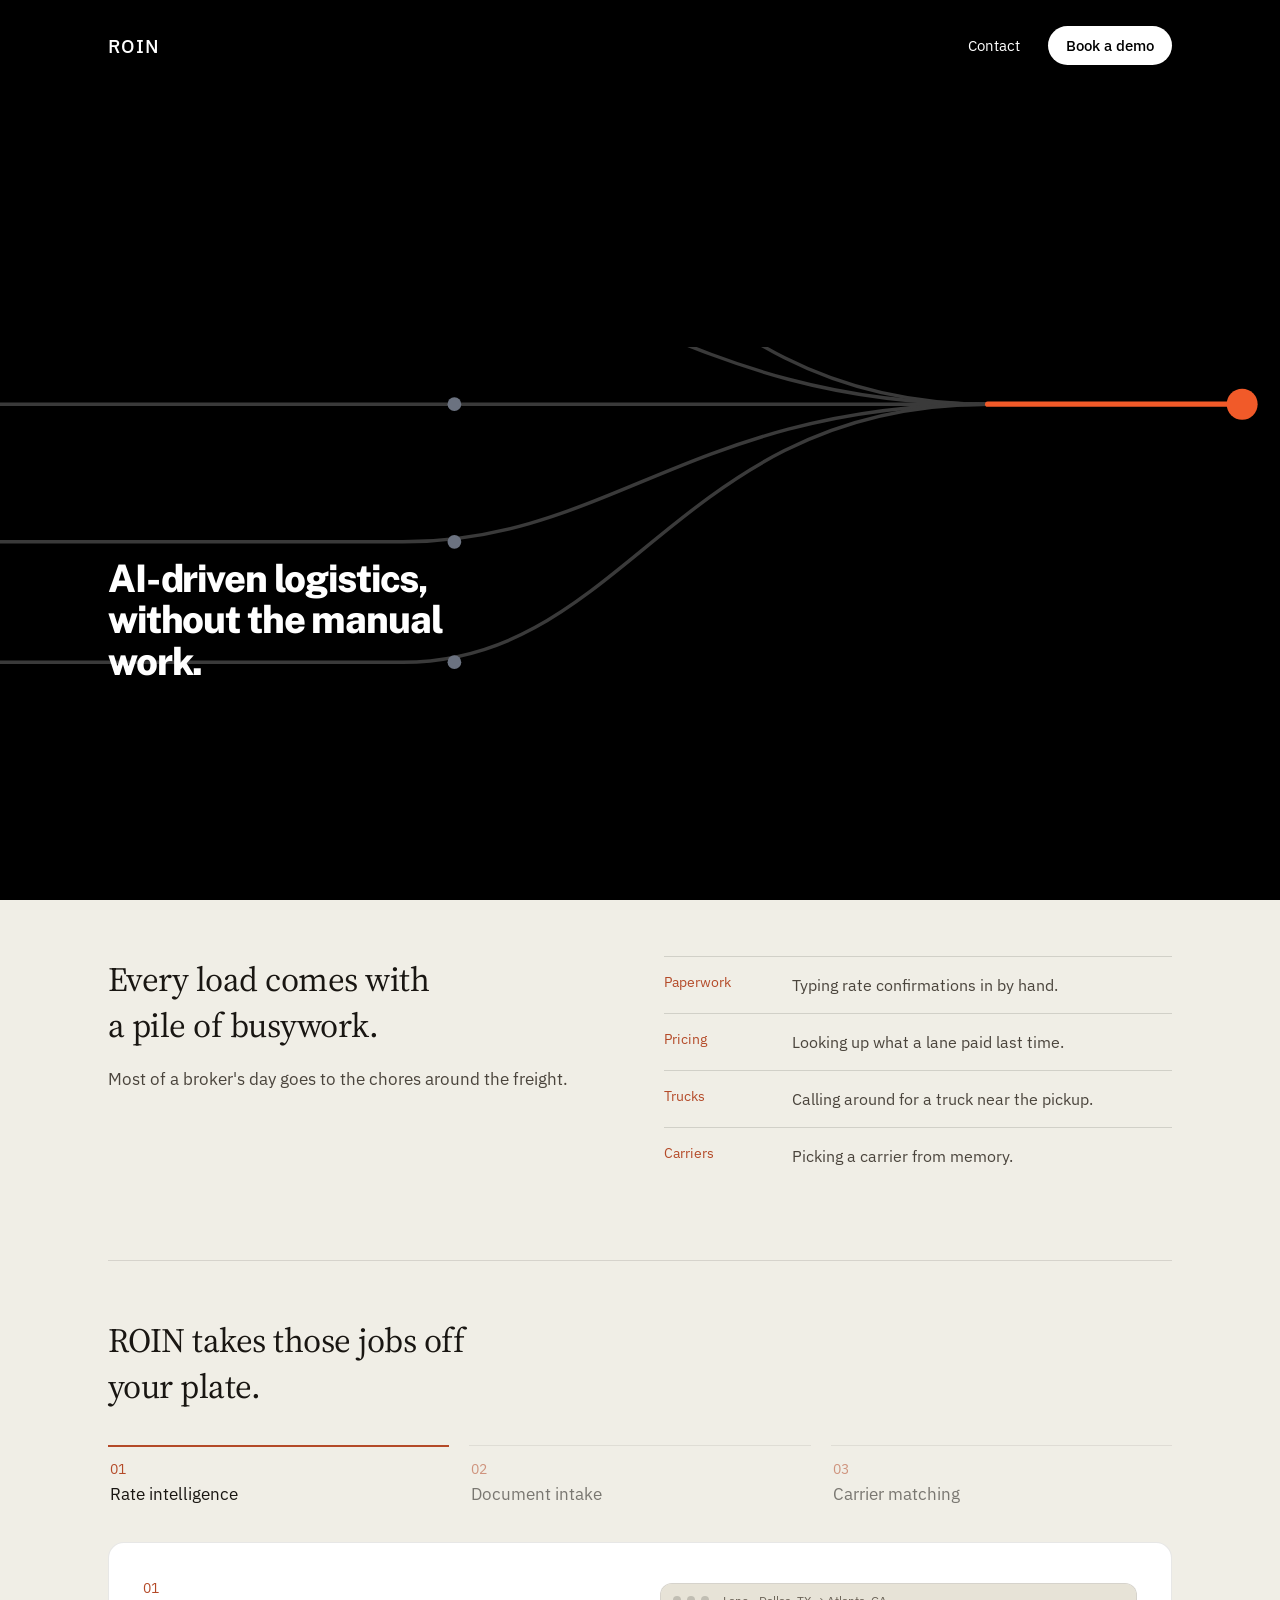
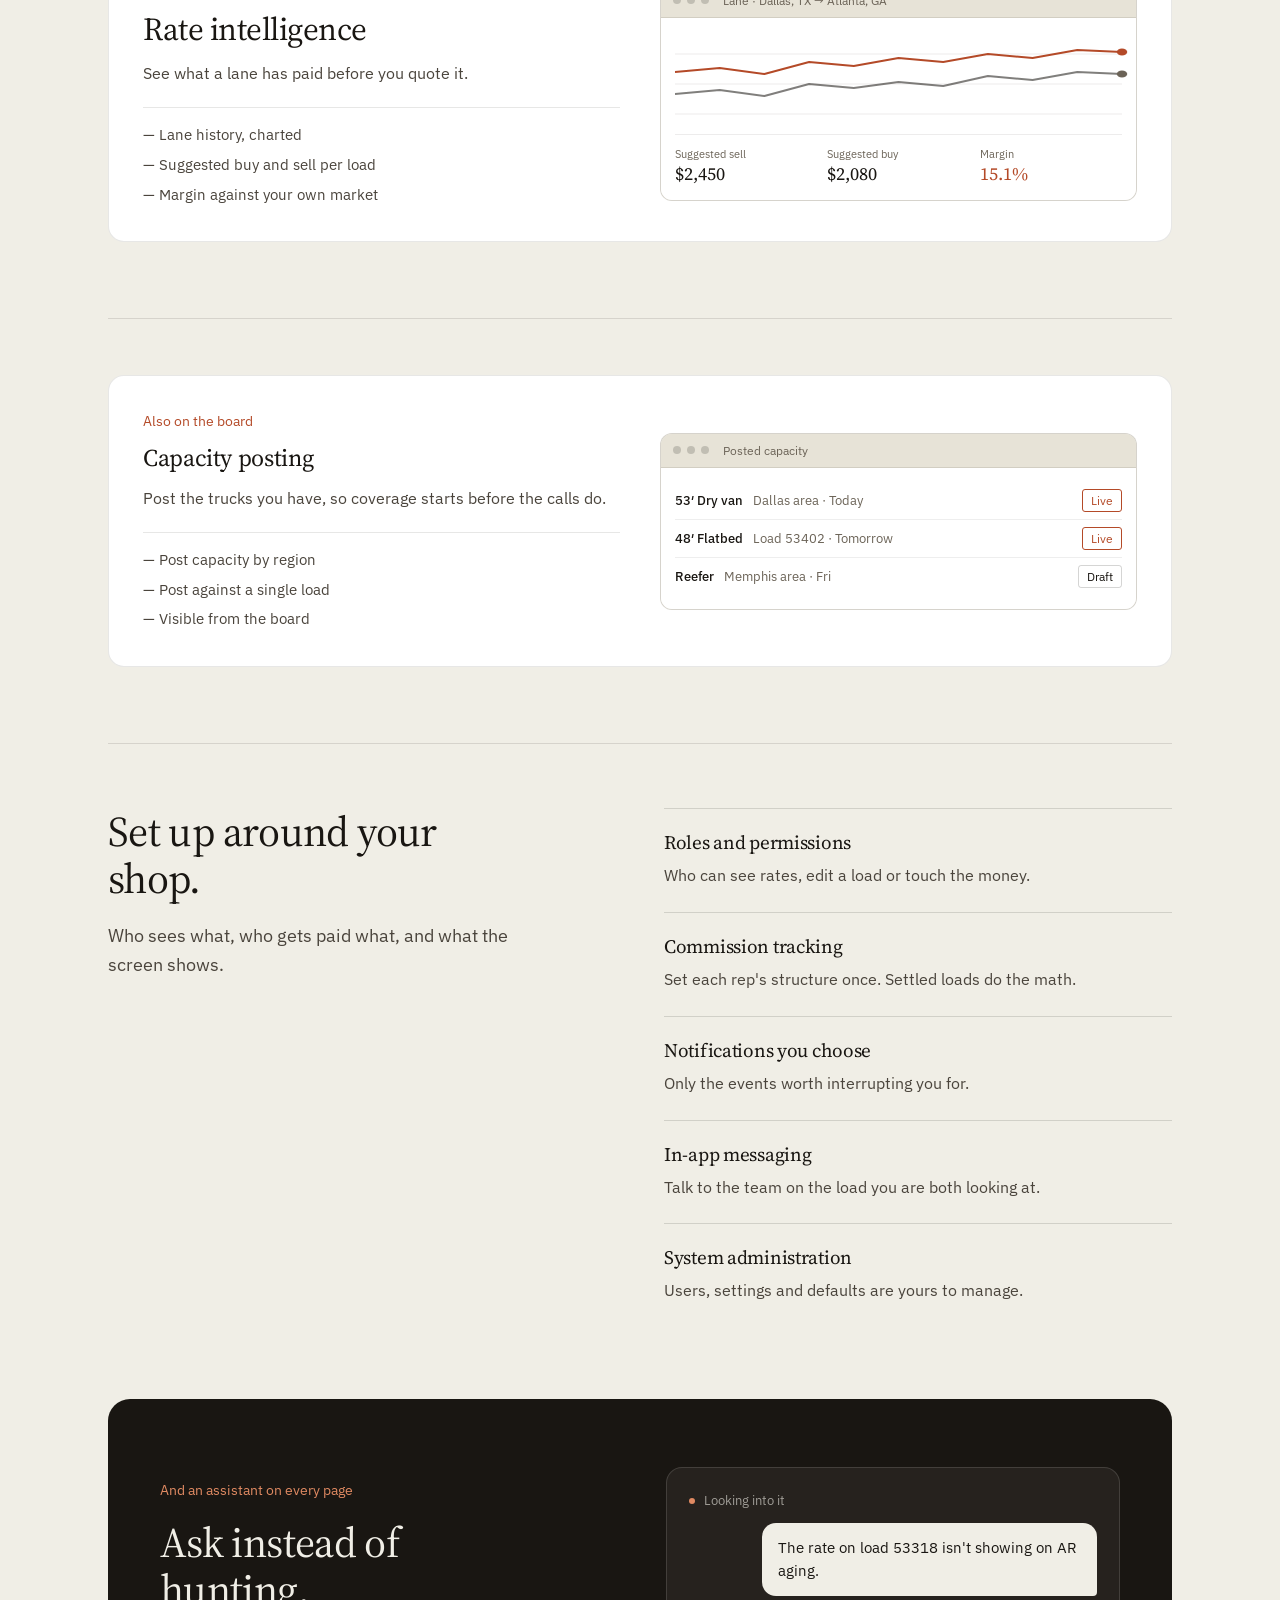
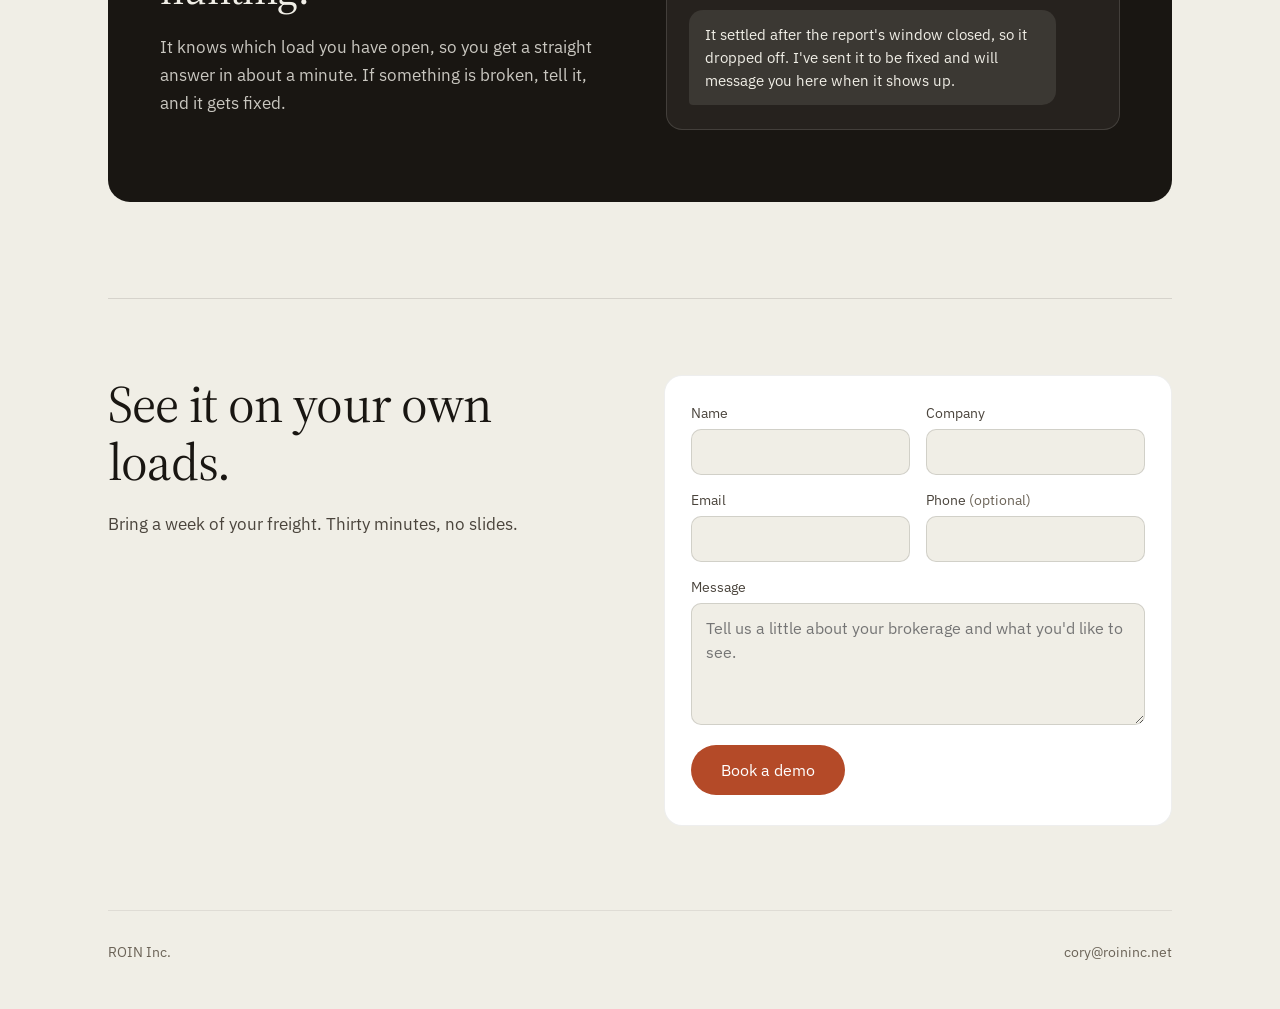
==== commit d194e613: "Keep only the home page: forward Platform and Assistant to it, archive copies of both Co-Authored-By" ====
--- a/docs/assistant.html
+++ b/docs/assistant.html
@@ -5,10 +5,10 @@
 <title>ROIN</title>
 <meta name="robots" content="noindex">
 <link rel="canonical" href="https://www.roininc.net/">
-<meta http-equiv="refresh" content="0; url=./#assistant">
-<script>location.replace('./#assistant');</script>
+<meta http-equiv="refresh" content="0; url=./">
+<script>location.replace('./');</script>
 </head>
 <body>
-<p>This page has moved to the <a href="./#assistant">ROIN home page</a>.</p>
+<p>This page has moved to the <a href="./">ROIN home page</a>.</p>
 </body>
 </html>
